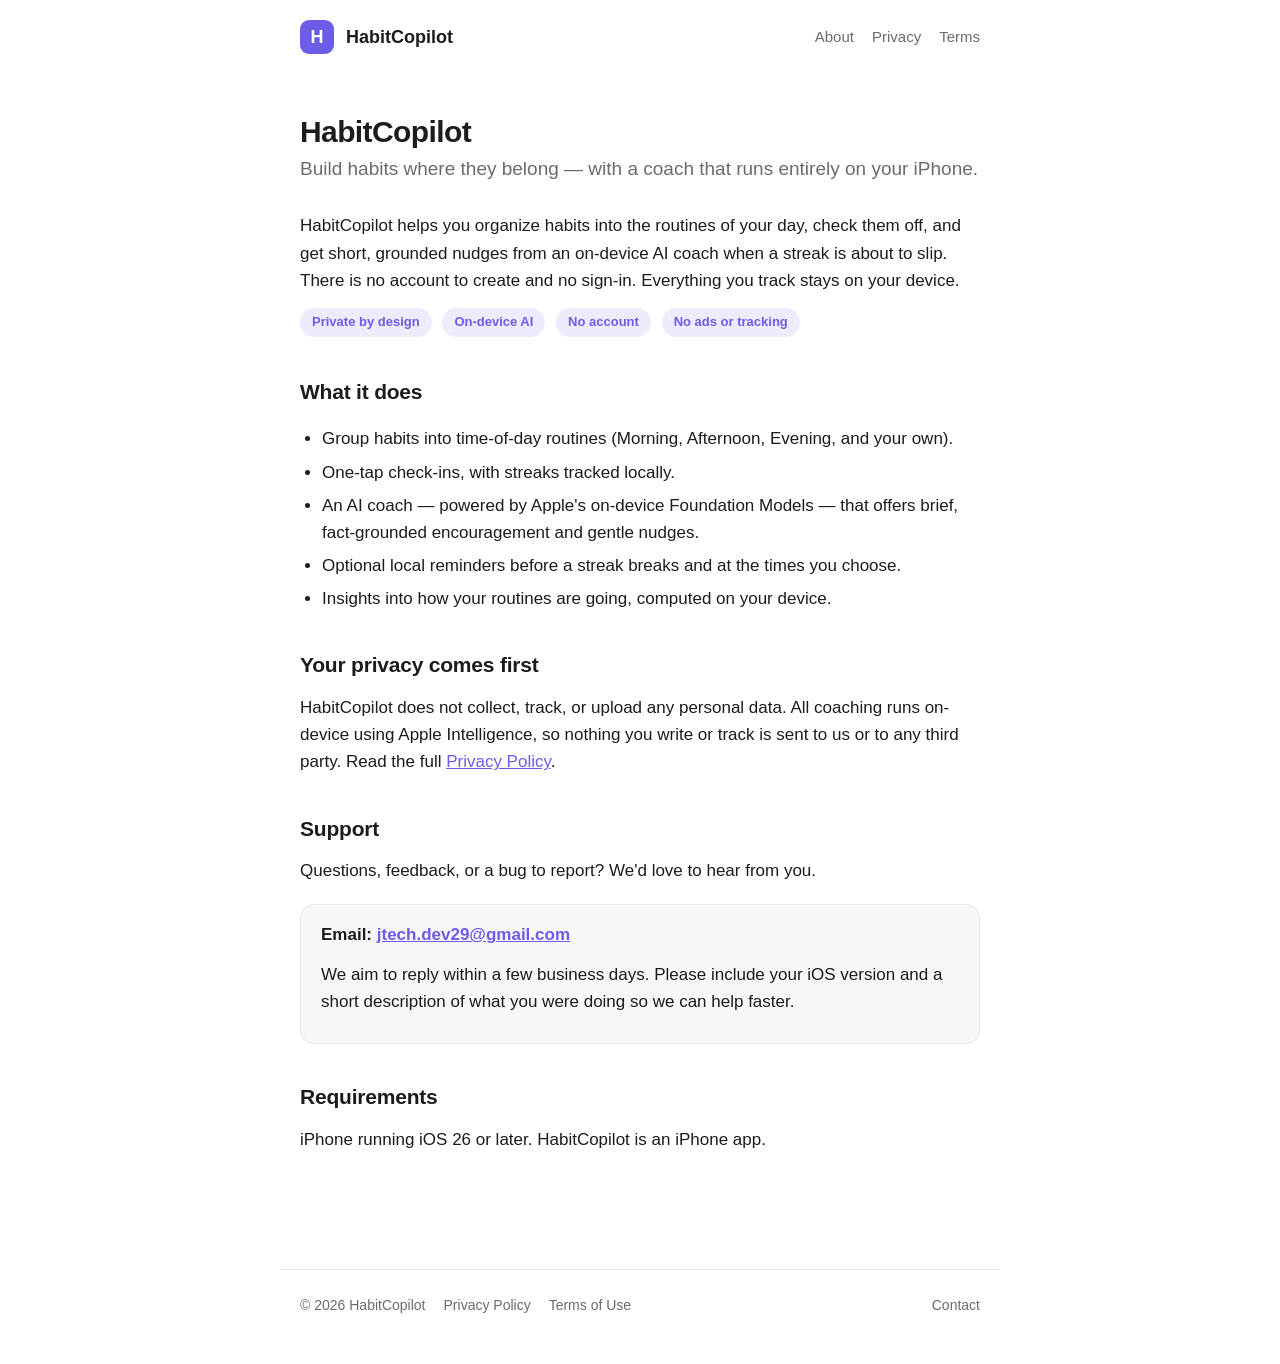
==== index.html @ 4222dcb5 "HabitCopilot site: About/Support, Privacy Policy, Terms of Use" ====
<!DOCTYPE html>
<html lang="en">
<head>
  <meta charset="utf-8">
  <meta name="viewport" content="width=device-width, initial-scale=1">
  <title>HabitCopilot — On-device AI habit coach</title>
  <meta name="description" content="HabitCopilot is a private, on-device AI habit coach for iPhone. Your data never leaves your device.">
  <link rel="stylesheet" href="style.css">
</head>
<body>
  <header class="site">
    <div class="mark">H</div>
    <div class="name">HabitCopilot</div>
    <nav class="top">
      <a href="index.html">About</a>
      <a href="privacy.html">Privacy</a>
      <a href="terms.html">Terms</a>
    </nav>
  </header>

  <main class="wrap">
    <h1>HabitCopilot</h1>
    <p class="tagline">Build habits where they belong — with a coach that runs entirely on your iPhone.</p>

    <p>
      HabitCopilot helps you organize habits into the routines of your day, check them off,
      and get short, grounded nudges from an on-device AI coach when a streak is about to slip.
      There is no account to create and no sign-in. Everything you track stays on your device.
    </p>

    <p>
      <span class="pill">Private by design</span>
      <span class="pill">On-device AI</span>
      <span class="pill">No account</span>
      <span class="pill">No ads or tracking</span>
    </p>

    <h2>What it does</h2>
    <ul>
      <li>Group habits into time-of-day routines (Morning, Afternoon, Evening, and your own).</li>
      <li>One-tap check-ins, with streaks tracked locally.</li>
      <li>An AI coach — powered by Apple's on-device Foundation Models — that offers brief,
          fact-grounded encouragement and gentle nudges.</li>
      <li>Optional local reminders before a streak breaks and at the times you choose.</li>
      <li>Insights into how your routines are going, computed on your device.</li>
    </ul>

    <h2>Your privacy comes first</h2>
    <p>
      HabitCopilot does not collect, track, or upload any personal data. All coaching runs
      on-device using Apple Intelligence, so nothing you write or track is sent to us or to
      any third party. Read the full <a href="privacy.html">Privacy Policy</a>.
    </p>

    <h2>Support</h2>
    <p>
      Questions, feedback, or a bug to report? We'd love to hear from you.
    </p>
    <div class="card">
      <p class="contact">Email: <a href="mailto:jtech.dev29@gmail.com">jtech.dev29@gmail.com</a></p>
      <p>We aim to reply within a few business days. Please include your iOS version and a short
         description of what you were doing so we can help faster.</p>
    </div>

    <h2>Requirements</h2>
    <p>iPhone running iOS 26 or later. HabitCopilot is an iPhone app.</p>
  </main>

  <footer class="site">
    <span>© 2026 HabitCopilot</span>
    <a href="privacy.html">Privacy Policy</a>
    <a href="terms.html">Terms of Use</a>
    <span class="spacer"></span>
    <a href="mailto:jtech.dev29@gmail.com">Contact</a>
  </footer>
</body>
</html>
---- style.css ----
:root {
  --bg: #ffffff;
  --surface: #f7f7f8;
  --text: #1c1c1e;
  --muted: #6b6b70;
  --border: #e5e5ea;
  --accent: #6c5ce7;
  --accent-weak: #efeafc;
}
@media (prefers-color-scheme: dark) {
  :root {
    --bg: #131316;
    --surface: #1d1d20;
    --text: #f2f2f5;
    --muted: #9a9aa2;
    --border: #2c2c31;
    --accent: #a99bff;
    --accent-weak: #241f38;
  }
}

* { box-sizing: border-box; }
html { -webkit-text-size-adjust: 100%; }
body {
  margin: 0;
  font-family: -apple-system, BlinkMacSystemFont, "Segoe UI", Roboto, Helvetica, Arial, sans-serif;
  color: var(--text);
  background: var(--bg);
  line-height: 1.6;
  font-size: 17px;
}

.wrap { max-width: 720px; margin: 0 auto; padding: 32px 20px 64px; }

header.site {
  display: flex; align-items: center; gap: 12px;
  padding: 20px; max-width: 720px; margin: 0 auto;
}
header.site .mark {
  width: 34px; height: 34px; border-radius: 9px;
  background: var(--accent); color: #fff;
  display: grid; place-items: center; font-weight: 700; font-size: 18px;
  flex: 0 0 auto;
}
header.site .name { font-weight: 700; font-size: 18px; }

nav.top { margin-left: auto; display: flex; gap: 18px; font-size: 15px; }
nav.top a { color: var(--muted); text-decoration: none; }
nav.top a:hover { color: var(--accent); }

h1 { font-size: 30px; line-height: 1.2; margin: 8px 0 4px; letter-spacing: -0.02em; }
h2 { font-size: 21px; margin: 36px 0 8px; letter-spacing: -0.01em; }
.tagline { color: var(--muted); font-size: 19px; margin: 0 0 28px; }
.updated { color: var(--muted); font-size: 14px; margin: 0 0 28px; }
p { margin: 12px 0; }
a { color: var(--accent); }
ul { padding-left: 22px; }
li { margin: 6px 0; }

.card {
  background: var(--surface);
  border: 1px solid var(--border);
  border-radius: 14px;
  padding: 4px 20px 16px;
  margin: 20px 0;
}

.pill {
  display: inline-block; background: var(--accent-weak); color: var(--accent);
  border-radius: 999px; padding: 4px 12px; font-size: 13px; font-weight: 600;
  margin: 2px 6px 2px 0;
}

.contact { font-weight: 600; }

footer.site {
  border-top: 1px solid var(--border);
  color: var(--muted); font-size: 14px;
  max-width: 720px; margin: 40px auto 0; padding: 24px 20px 48px;
  display: flex; flex-wrap: wrap; gap: 8px 18px; align-items: center;
}
footer.site a { color: var(--muted); text-decoration: none; }
footer.site a:hover { color: var(--accent); }
footer.site .spacer { margin-left: auto; }
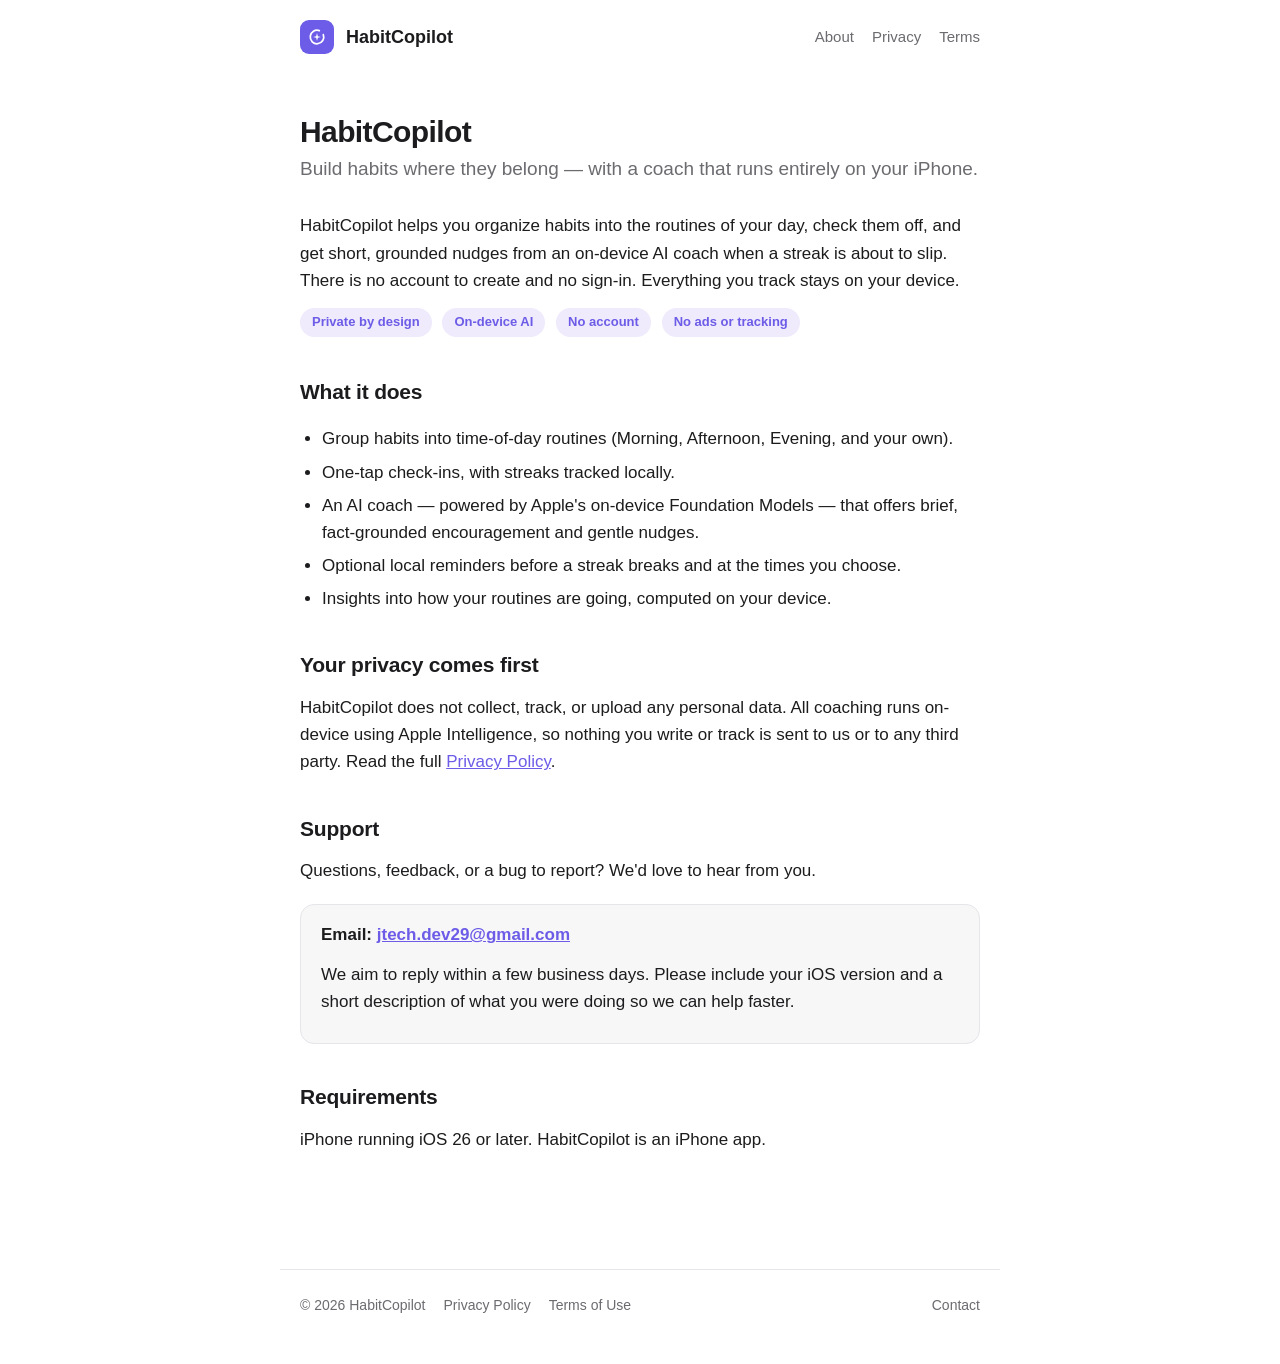
==== commit 7af01435: "Replace 'H' placeholder mark with real HabitCopilot logo - Swap the text "H" in the header for an in" ====
--- a/index.html
+++ b/index.html
@@ -9,7 +9,12 @@
 </head>
 <body>
   <header class="site">
-    <div class="mark">H</div>
+    <div class="mark" aria-hidden="true">
+      <svg viewBox="0 0 300 300" width="22" height="22" xmlns="http://www.w3.org/2000/svg">
+        <path d="M 236.4 118.5 A 92 92 0 1 1 181.5 63.6" fill="none" stroke="#fff" stroke-width="24" stroke-linecap="round"/>
+        <path d="M150 96 L161.3 138.7 L204 150 L161.3 161.3 L150 204 L138.7 161.3 L96 150 L138.7 138.7 Z" fill="#fff"/>
+      </svg>
+    </div>
     <div class="name">HabitCopilot</div>
     <nav class="top">
       <a href="index.html">About</a>
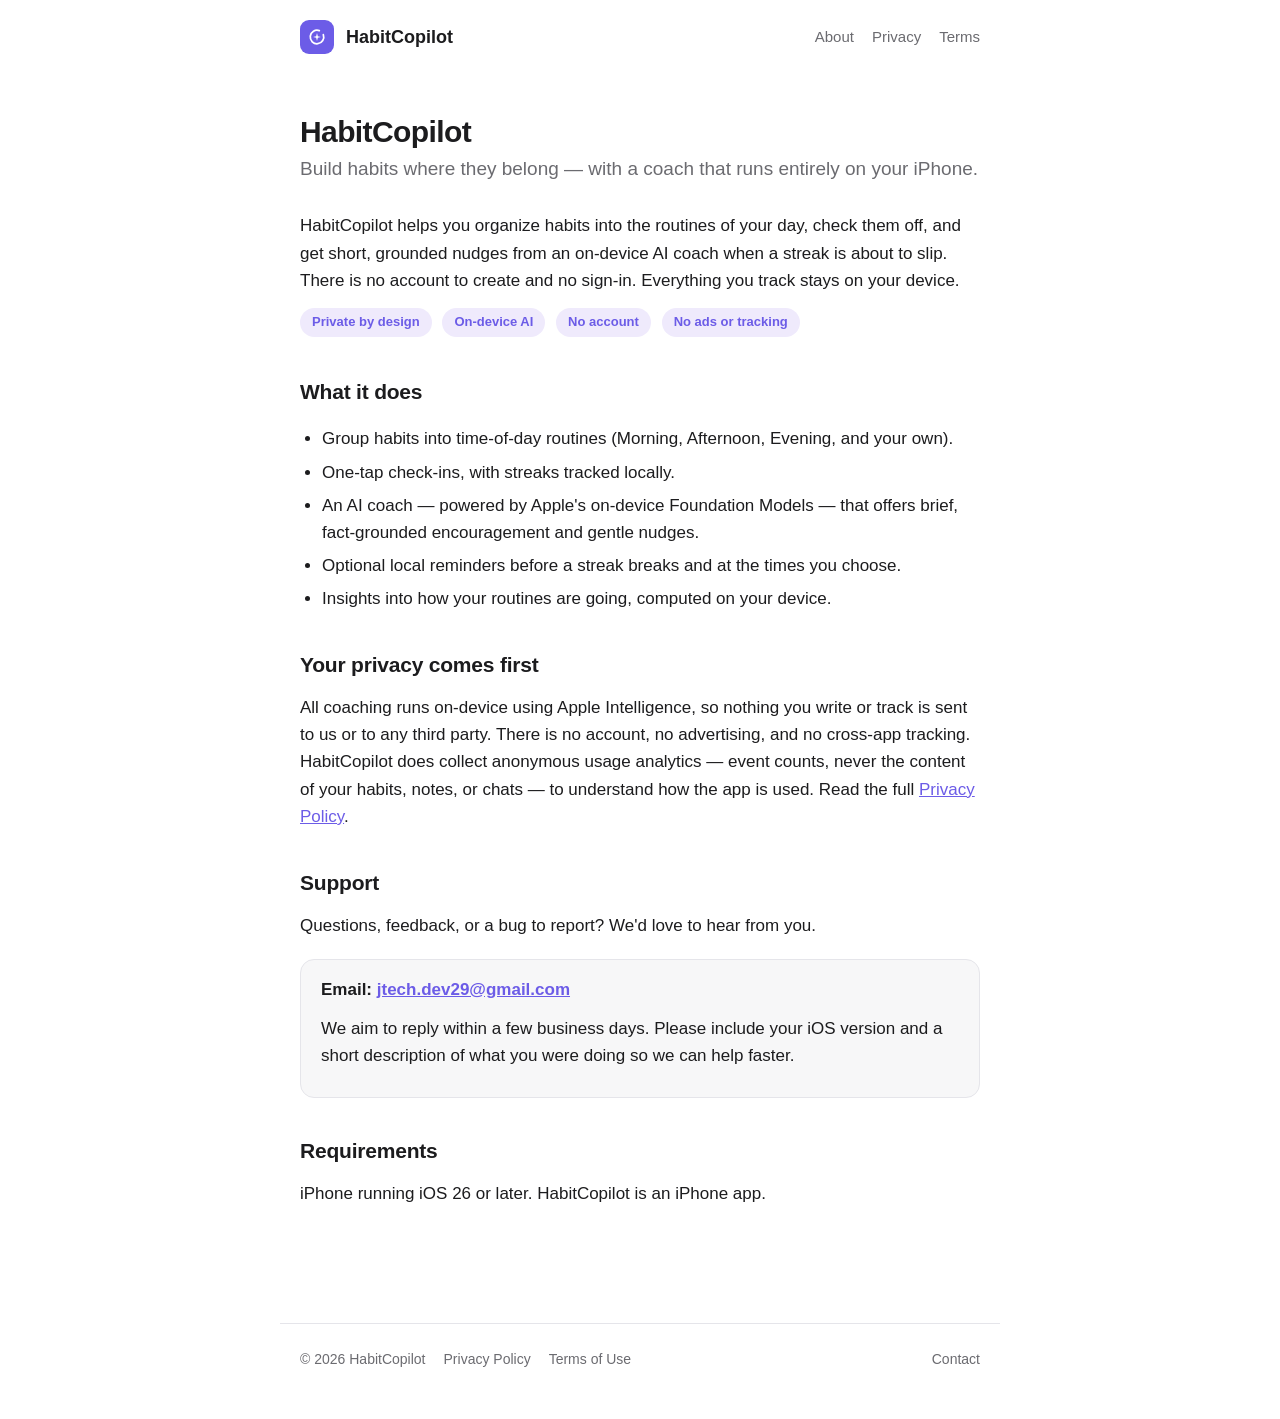
==== commit cac0e982: "Privacy: disclose Firebase Analytics; drop absolute "no data collected" claims v5 of the app added G" ====
--- a/index.html
+++ b/index.html
@@ -4,7 +4,7 @@
   <meta charset="utf-8">
   <meta name="viewport" content="width=device-width, initial-scale=1">
   <title>HabitCopilot — On-device AI habit coach</title>
-  <meta name="description" content="HabitCopilot is a private, on-device AI habit coach for iPhone. Your data never leaves your device.">
+  <meta name="description" content="HabitCopilot is a private, on-device AI habit coach for iPhone. What you write never leaves your device.">
   <link rel="stylesheet" href="style.css">
 </head>
 <body>
@@ -52,9 +52,11 @@
 
     <h2>Your privacy comes first</h2>
     <p>
-      HabitCopilot does not collect, track, or upload any personal data. All coaching runs
-      on-device using Apple Intelligence, so nothing you write or track is sent to us or to
-      any third party. Read the full <a href="privacy.html">Privacy Policy</a>.
+      All coaching runs on-device using Apple Intelligence, so nothing you write or track is sent
+      to us or to any third party. There is no account, no advertising, and no cross-app tracking.
+      HabitCopilot does collect anonymous usage analytics — event counts, never the content of your
+      habits, notes, or chats — to understand how the app is used. Read the full
+      <a href="privacy.html">Privacy Policy</a>.
     </p>
 
     <h2>Support</h2>
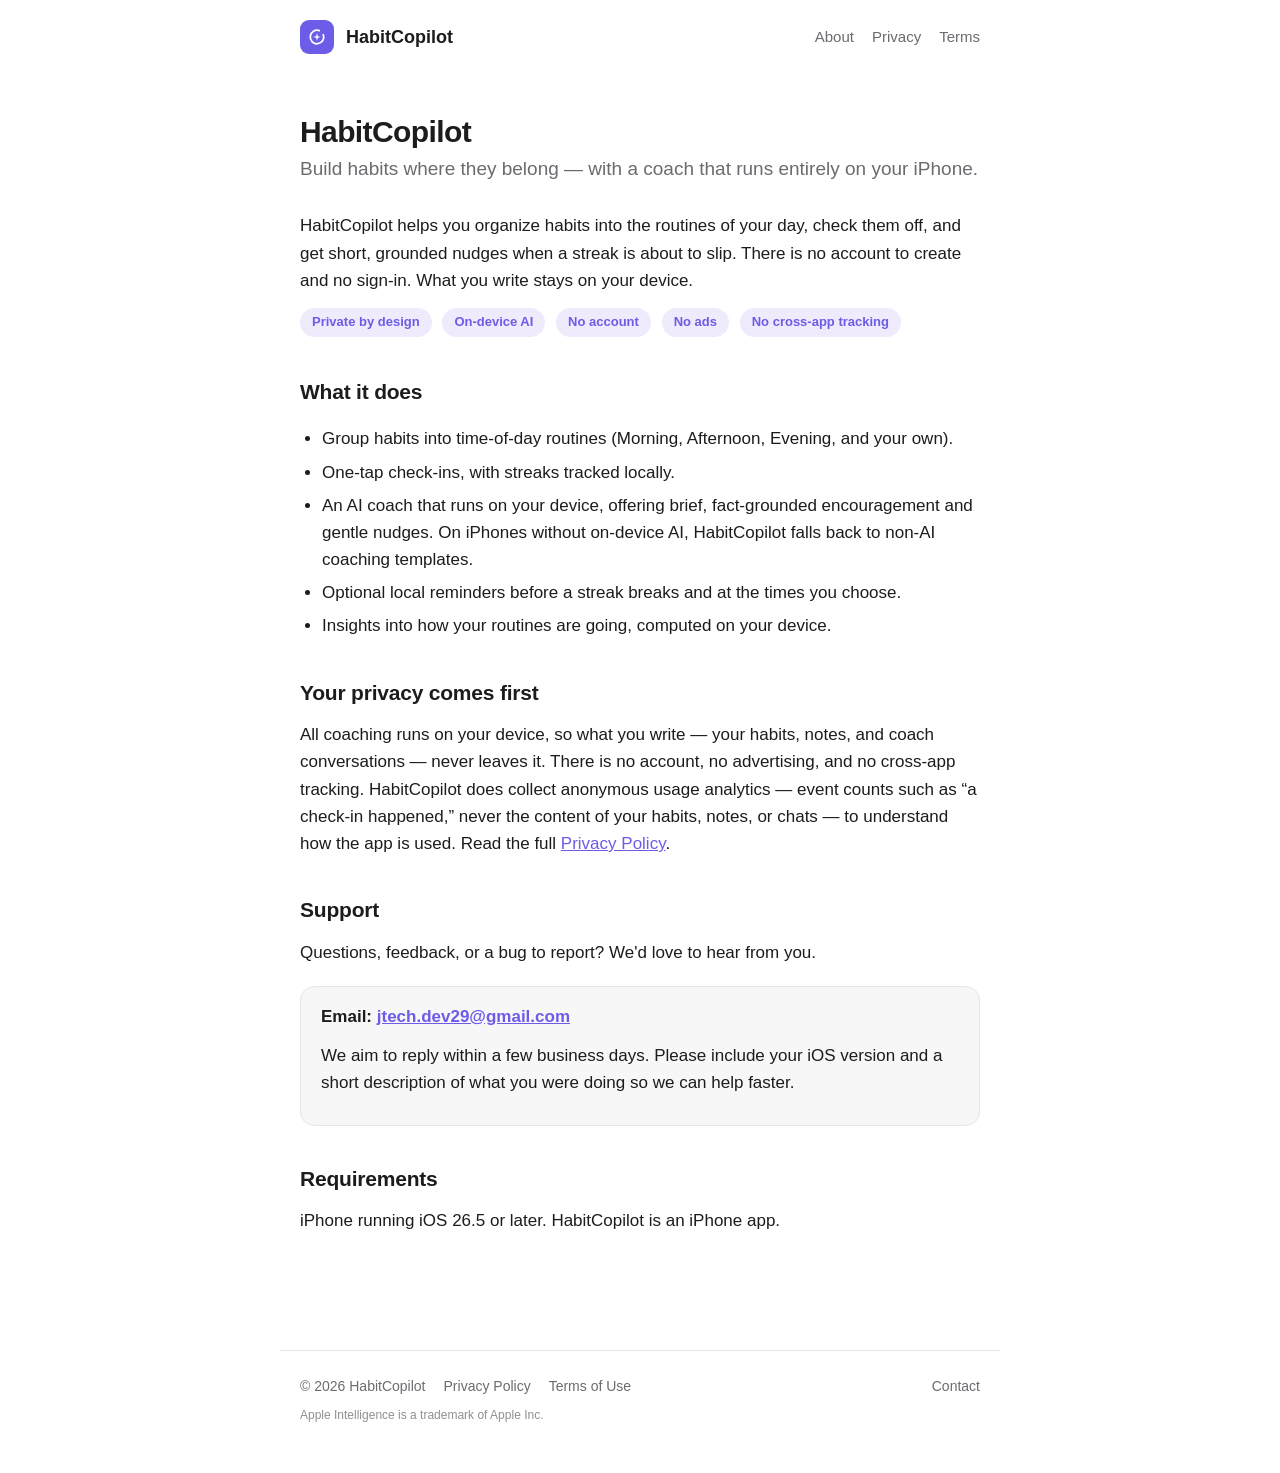
==== commit f0c4baed: "docs: 落地页文案对齐 ad-copy-guardrails（refs HabitCopilot_GTM#20） index.html - Requirements: iOS 26 -> iOS " ====
--- a/index.html
+++ b/index.html
@@ -29,33 +29,36 @@
 
     <p>
       HabitCopilot helps you organize habits into the routines of your day, check them off,
-      and get short, grounded nudges from an on-device AI coach when a streak is about to slip.
-      There is no account to create and no sign-in. Everything you track stays on your device.
+      and get short, grounded nudges when a streak is about to slip.
+      There is no account to create and no sign-in. What you write stays on your device.
     </p>
 
     <p>
       <span class="pill">Private by design</span>
       <span class="pill">On-device AI</span>
       <span class="pill">No account</span>
-      <span class="pill">No ads or tracking</span>
+      <span class="pill">No ads</span>
+      <span class="pill">No cross-app tracking</span>
     </p>
 
     <h2>What it does</h2>
     <ul>
       <li>Group habits into time-of-day routines (Morning, Afternoon, Evening, and your own).</li>
       <li>One-tap check-ins, with streaks tracked locally.</li>
-      <li>An AI coach — powered by Apple's on-device Foundation Models — that offers brief,
-          fact-grounded encouragement and gentle nudges.</li>
+      <li>An AI coach that runs on your device, offering brief, fact-grounded encouragement and
+          gentle nudges. On iPhones without on-device AI, HabitCopilot falls back to non-AI
+          coaching templates.</li>
       <li>Optional local reminders before a streak breaks and at the times you choose.</li>
       <li>Insights into how your routines are going, computed on your device.</li>
     </ul>
 
     <h2>Your privacy comes first</h2>
     <p>
-      All coaching runs on-device using Apple Intelligence, so nothing you write or track is sent
-      to us or to any third party. There is no account, no advertising, and no cross-app tracking.
-      HabitCopilot does collect anonymous usage analytics — event counts, never the content of your
-      habits, notes, or chats — to understand how the app is used. Read the full
+      All coaching runs on your device, so what you write — your habits, notes, and coach
+      conversations — never leaves it. There is no account, no advertising, and no cross-app
+      tracking. HabitCopilot does collect anonymous usage analytics — event counts such as
+      &ldquo;a check-in happened,&rdquo; never the content of your habits, notes, or chats — to
+      understand how the app is used. Read the full
       <a href="privacy.html">Privacy Policy</a>.
     </p>
 
@@ -70,7 +73,7 @@
     </div>
 
     <h2>Requirements</h2>
-    <p>iPhone running iOS 26 or later. HabitCopilot is an iPhone app.</p>
+    <p>iPhone running iOS 26.5 or later. HabitCopilot is an iPhone app.</p>
   </main>
 
   <footer class="site">
@@ -79,6 +82,7 @@
     <a href="terms.html">Terms of Use</a>
     <span class="spacer"></span>
     <a href="mailto:jtech.dev29@gmail.com">Contact</a>
+    <span class="attribution">Apple Intelligence is a trademark of Apple Inc.</span>
   </footer>
 </body>
 </html>
--- a/style.css
+++ b/style.css
@@ -82,3 +82,4 @@
 footer.site a { color: var(--muted); text-decoration: none; }
 footer.site a:hover { color: var(--accent); }
 footer.site .spacer { margin-left: auto; }
+footer.site .attribution { flex-basis: 100%; font-size: 12px; opacity: 0.75; }
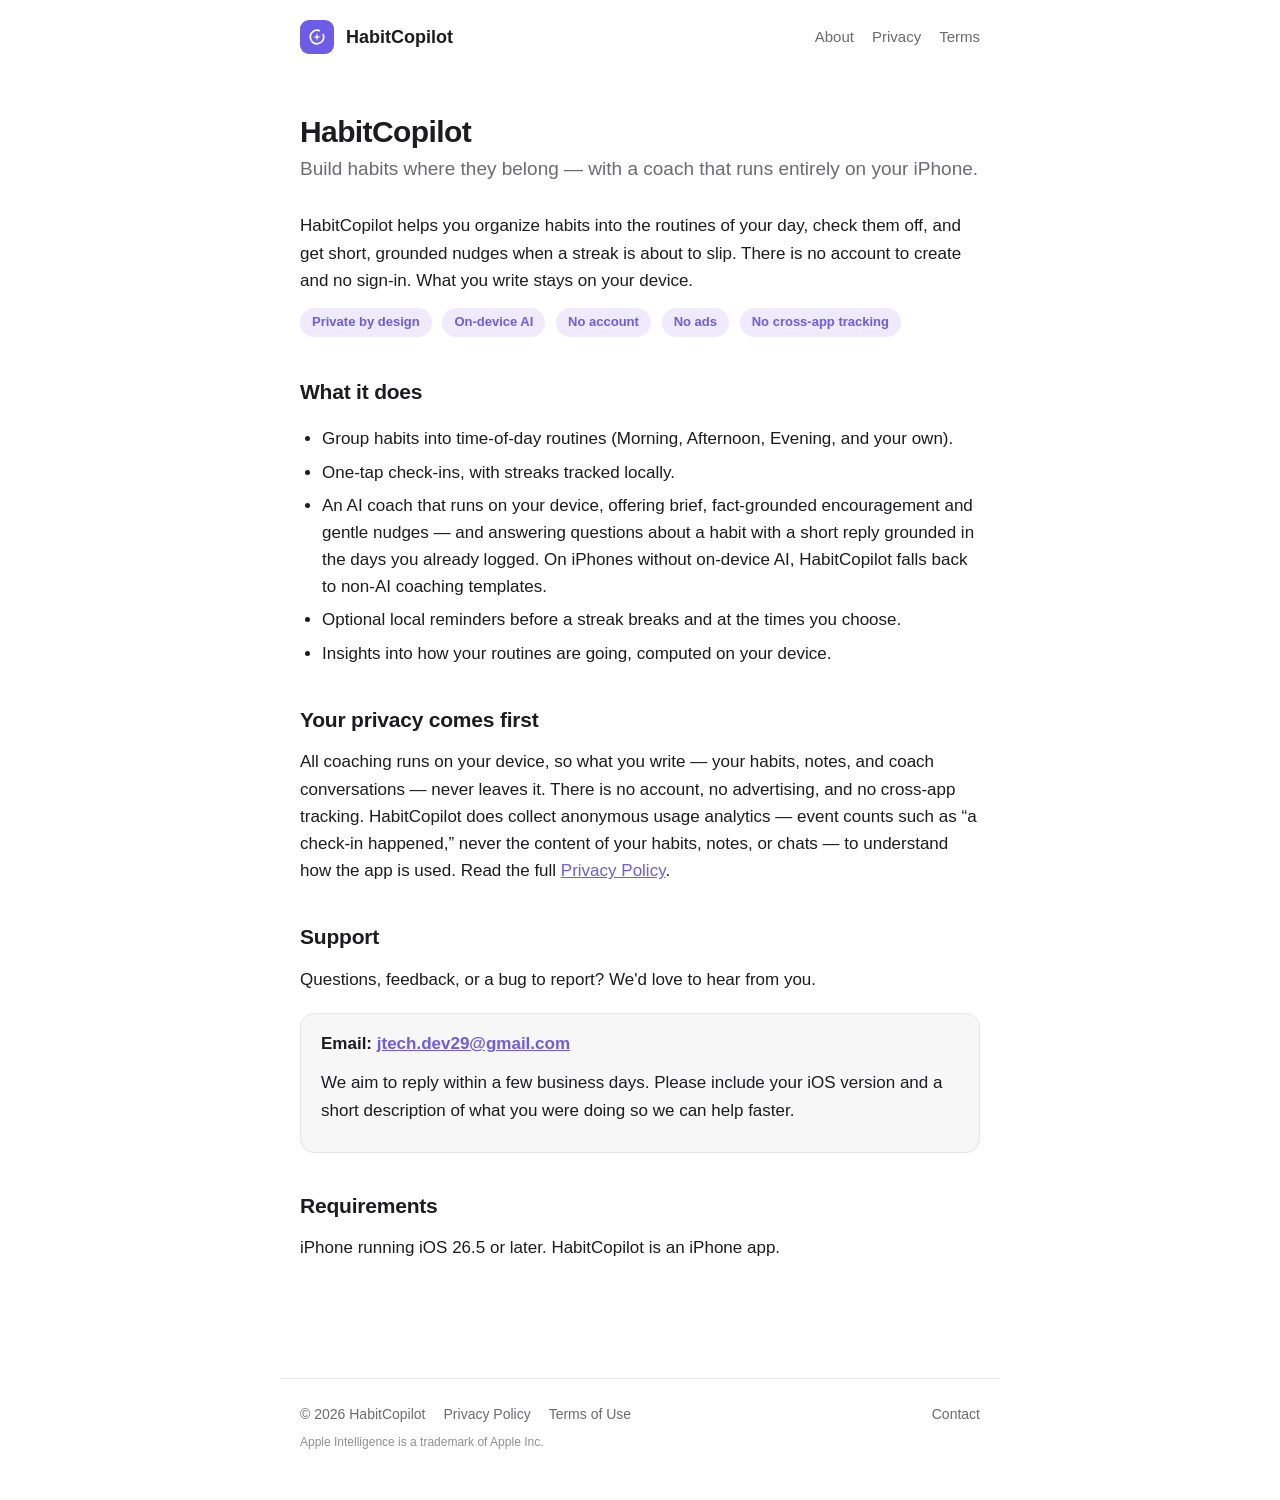
==== commit 517baa81: "copy: What it does 补问答能力，并入 AI 教练条目以承接降级披露 A4 广告文案（Ask about a habit …）此前只有 App Store 截图为据。按 GTM#21 " ====
--- a/index.html
+++ b/index.html
@@ -46,8 +46,9 @@
       <li>Group habits into time-of-day routines (Morning, Afternoon, Evening, and your own).</li>
       <li>One-tap check-ins, with streaks tracked locally.</li>
       <li>An AI coach that runs on your device, offering brief, fact-grounded encouragement and
-          gentle nudges. On iPhones without on-device AI, HabitCopilot falls back to non-AI
-          coaching templates.</li>
+          gentle nudges &mdash; and answering questions about a habit with a short reply grounded
+          in the days you already logged. On iPhones without on-device AI, HabitCopilot falls
+          back to non-AI coaching templates.</li>
       <li>Optional local reminders before a streak breaks and at the times you choose.</li>
       <li>Insights into how your routines are going, computed on your device.</li>
     </ul>
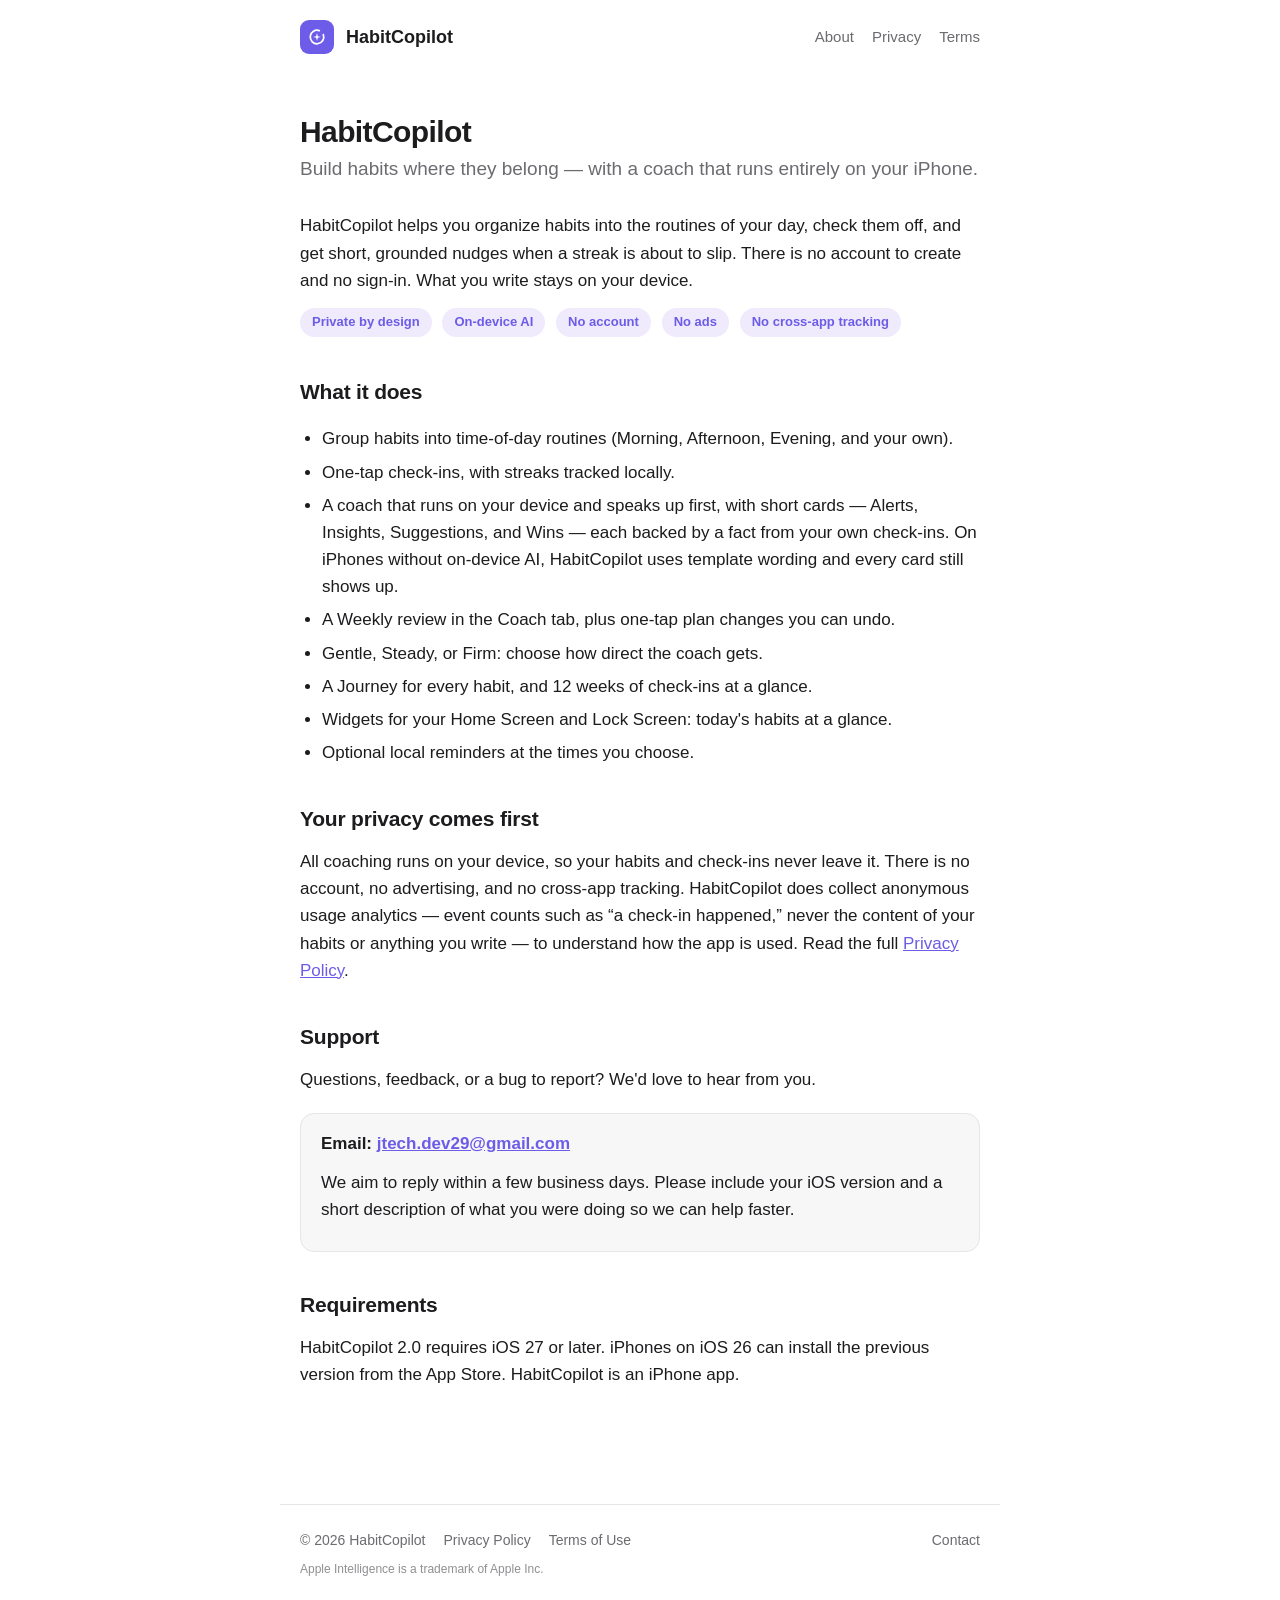
==== commit aee22818: "copy: 官网和隐私政策对齐 HabitCopilot 2.0 首页换成 2.0 的功能和 iOS 27 要求；隐私政策改为当前功能，同时继续覆盖停在 1.2.1 的用户。  Co-Authored" ====
--- a/index.html
+++ b/index.html
@@ -45,20 +45,22 @@
     <ul>
       <li>Group habits into time-of-day routines (Morning, Afternoon, Evening, and your own).</li>
       <li>One-tap check-ins, with streaks tracked locally.</li>
-      <li>An AI coach that runs on your device, offering brief, fact-grounded encouragement and
-          gentle nudges &mdash; and answering questions about a habit with a short reply grounded
-          in the days you already logged. On iPhones without on-device AI, HabitCopilot falls
-          back to non-AI coaching templates.</li>
-      <li>Optional local reminders before a streak breaks and at the times you choose.</li>
-      <li>Insights into how your routines are going, computed on your device.</li>
+      <li>A coach that runs on your device and speaks up first, with short cards &mdash; Alerts,
+          Insights, Suggestions, and Wins &mdash; each backed by a fact from your own check-ins.
+          On iPhones without on-device AI, HabitCopilot uses template wording and every card
+          still shows up.</li>
+      <li>A Weekly review in the Coach tab, plus one-tap plan changes you can undo.</li>
+      <li>Gentle, Steady, or Firm: choose how direct the coach gets.</li>
+      <li>A Journey for every habit, and 12 weeks of check-ins at a glance.</li>
+      <li>Widgets for your Home Screen and Lock Screen: today's habits at a glance.</li>
+      <li>Optional local reminders at the times you choose.</li>
     </ul>
 
     <h2>Your privacy comes first</h2>
     <p>
-      All coaching runs on your device, so what you write — your habits, notes, and coach
-      conversations — never leaves it. There is no account, no advertising, and no cross-app
+      All coaching runs on your device, so your habits and check-ins never leave it. There is no account, no advertising, and no cross-app
       tracking. HabitCopilot does collect anonymous usage analytics — event counts such as
-      &ldquo;a check-in happened,&rdquo; never the content of your habits, notes, or chats — to
+      &ldquo;a check-in happened,&rdquo; never the content of your habits or anything you write — to
       understand how the app is used. Read the full
       <a href="privacy.html">Privacy Policy</a>.
     </p>
@@ -74,7 +76,8 @@
     </div>
 
     <h2>Requirements</h2>
-    <p>iPhone running iOS 26.5 or later. HabitCopilot is an iPhone app.</p>
+    <p>HabitCopilot 2.0 requires iOS 27 or later. iPhones on iOS 26 can install the previous version
+       from the App Store. HabitCopilot is an iPhone app.</p>
   </main>
 
   <footer class="site">
